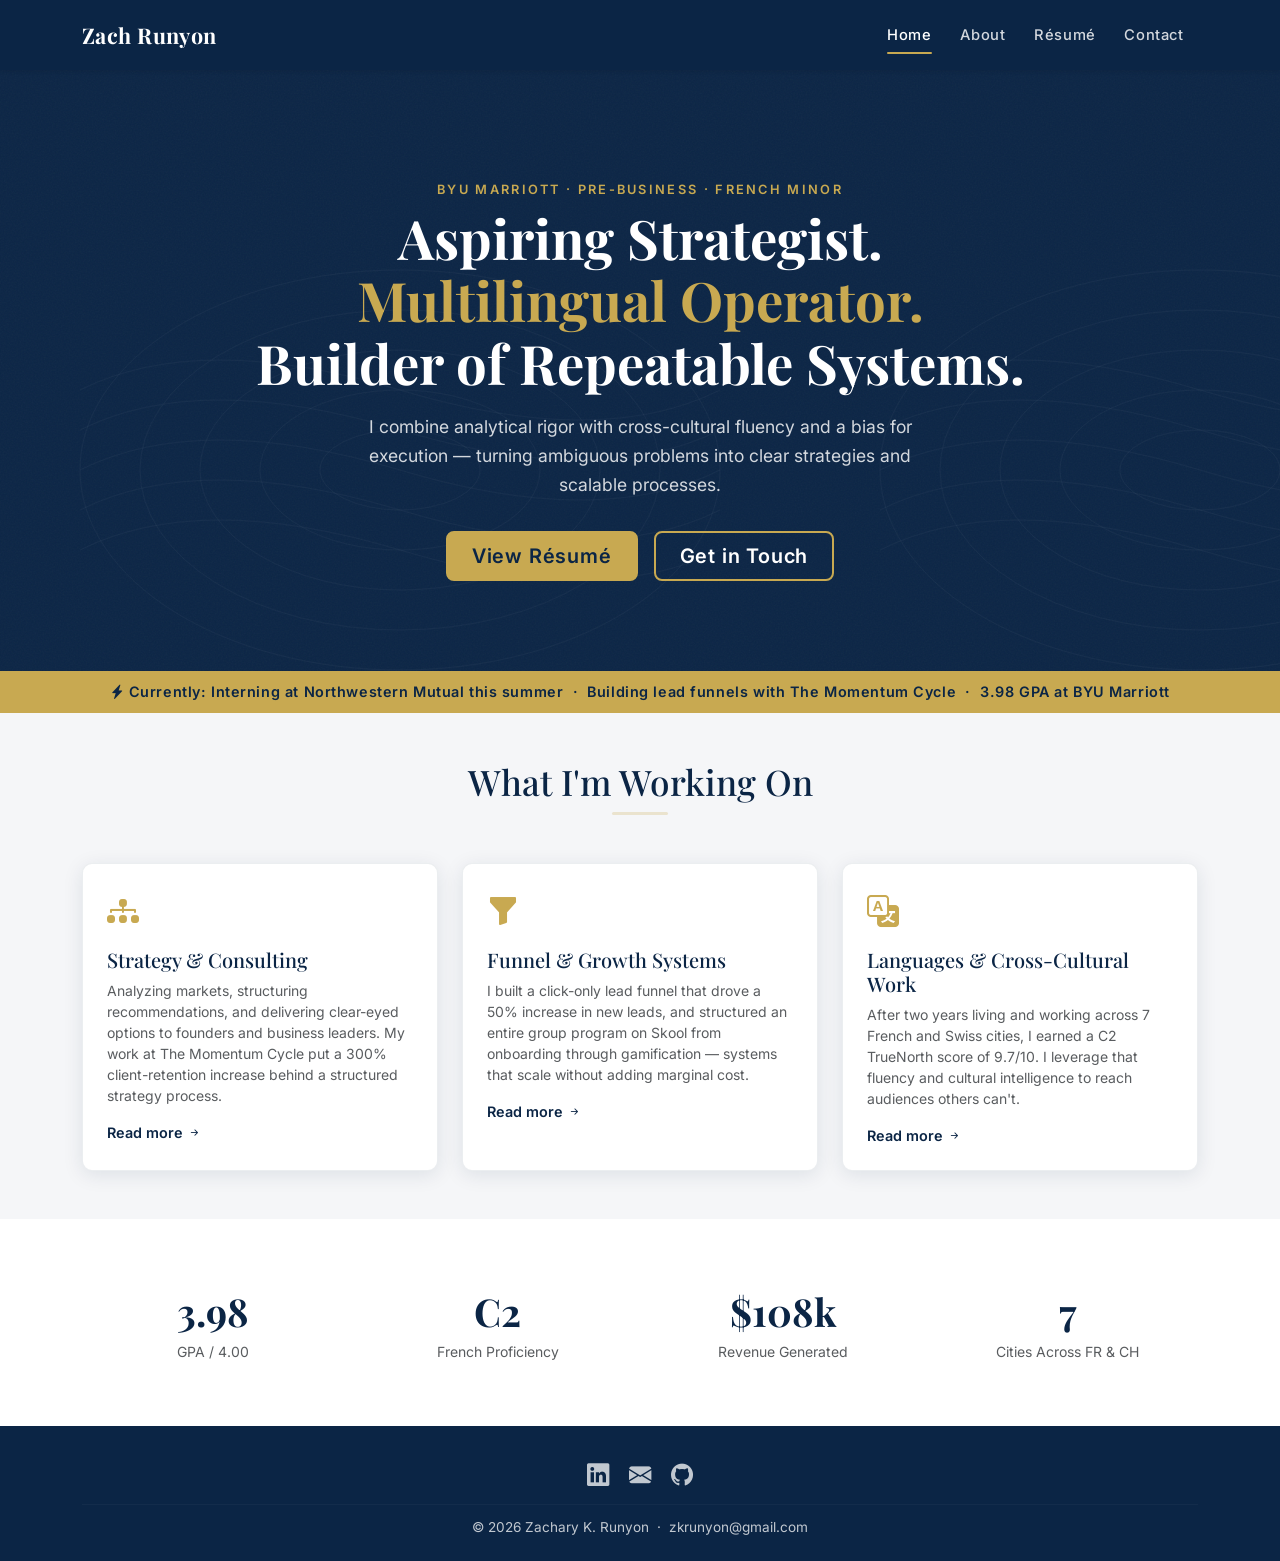
==== index.html @ 5d21259c "Add files via upload" ====
<!DOCTYPE html>
<html lang="en">
<head>
  <meta charset="UTF-8" />
  <meta name="viewport" content="width=device-width, initial-scale=1.0" />
  <title>Zach Runyon — Aspiring Strategist & Builder</title>
  <meta name="description" content="Zachary K. Runyon — BYU Marriott School of Business student, bilingual strategist, and builder of repeatable systems. Consulting, growth, and French fluency." />

  <!-- Bootstrap 5.3 -->
  <link rel="stylesheet" href="https://cdn.jsdelivr.net/npm/bootstrap@5.3.3/dist/css/bootstrap.min.css" />
  <!-- Bootstrap Icons -->
  <link rel="stylesheet" href="https://cdn.jsdelivr.net/npm/bootstrap-icons@1.11.3/font/bootstrap-icons.min.css" />
  <!-- Pro stylesheet -->
  <link rel="stylesheet" href="assets/css/pro.css" />
</head>
<body>

  <!-- ============ NAVBAR ============ -->
  <nav class="navbar navbar-expand-lg sticky-top shadow-sm">
    <div class="container">
      <a class="navbar-brand" href="index.html">Zach Runyon</a>
      <button class="navbar-toggler" type="button" data-bs-toggle="collapse" data-bs-target="#mainNav" aria-controls="mainNav" aria-expanded="false" aria-label="Toggle navigation">
        <span class="navbar-toggler-icon"></span>
      </button>
      <div class="collapse navbar-collapse" id="mainNav">
        <ul class="navbar-nav ms-auto">
          <li class="nav-item"><a class="nav-link active" href="index.html">Home</a></li>
          <li class="nav-item"><a class="nav-link" href="about.html">About</a></li>
          <li class="nav-item"><a class="nav-link" href="resume.html">Résumé</a></li>
          <li class="nav-item"><a class="nav-link" href="contact.html">Contact</a></li>
        </ul>
      </div>
    </div>
  </nav>

  <main>

    <!-- ============ HERO ============ -->
    <header class="hero">
      <div class="container">
        <div class="row justify-content-center">
          <div class="col-lg-9 text-center">
            <p class="text-uppercase mb-2" style="color: var(--gold); font-size:0.8rem; letter-spacing:0.18em; font-weight:600;">BYU Marriott · Pre-Business · French Minor</p>
            <h1 class="hero-headline">
              Aspiring Strategist.<br>
              <span class="gold-text">Multilingual Operator.</span><br>
              Builder of Repeatable Systems.
            </h1>
            <p class="hero-sub mx-auto">I combine analytical rigor with cross-cultural fluency and a bias for execution — turning ambiguous problems into clear strategies and scalable processes.</p>
            <div class="d-flex flex-wrap gap-3 justify-content-center">
              <a href="resume.html" class="btn btn-gold btn-lg px-4">View Résumé</a>
              <a href="contact.html" class="btn btn-outline-gold btn-lg px-4">Get in Touch</a>
            </div>
          </div>
        </div>
      </div>
    </header>

    <!-- ============ CURRENTLY STRIP ============ -->
    <div class="currently-strip">
      <div class="container">
        <span><i class="bi bi-lightning-charge-fill me-1"></i>Currently:</span>
        Interning at Northwestern Mutual this summer &nbsp;·&nbsp; Building lead funnels with The Momentum Cycle &nbsp;·&nbsp; 3.98 GPA at BYU Marriott
      </div>
    </div>

    <!-- ============ WHAT I'M WORKING ON ============ -->
    <section class="py-5" style="background-color: var(--offwhite);">
      <div class="container">
        <div class="text-center mb-5">
          <h2 class="section-heading">What I'm Working On</h2>
          <hr class="section-heading-rule mx-auto" />
        </div>
        <div class="row g-4">

          <!-- Card 1 -->
          <div class="col-md-4">
            <div class="card pro-card p-4">
              <div class="card-icon"><i class="bi bi-diagram-3-fill"></i></div>
              <h3 class="h5 fw-700 mb-2" style="font-family:'Playfair Display',serif; color:var(--navy);">Strategy &amp; Consulting</h3>
              <p class="text-muted small mb-3">Analyzing markets, structuring recommendations, and delivering clear-eyed options to founders and business leaders. My work at The Momentum Cycle put a 300% client-retention increase behind a structured strategy process.</p>
              <a href="about.html#strategy" class="card-read-more">Read more <i class="bi bi-arrow-right-short"></i></a>
            </div>
          </div>

          <!-- Card 2 -->
          <div class="col-md-4">
            <div class="card pro-card p-4">
              <div class="card-icon"><i class="bi bi-funnel-fill"></i></div>
              <h3 class="h5 fw-700 mb-2" style="font-family:'Playfair Display',serif; color:var(--navy);">Funnel &amp; Growth Systems</h3>
              <p class="text-muted small mb-3">I built a click-only lead funnel that drove a 50% increase in new leads, and structured an entire group program on Skool from onboarding through gamification — systems that scale without adding marginal cost.</p>
              <a href="about.html#growth" class="card-read-more">Read more <i class="bi bi-arrow-right-short"></i></a>
            </div>
          </div>

          <!-- Card 3 -->
          <div class="col-md-4">
            <div class="card pro-card p-4">
              <div class="card-icon"><i class="bi bi-translate"></i></div>
              <h3 class="h5 fw-700 mb-2" style="font-family:'Playfair Display',serif; color:var(--navy);">Languages &amp; Cross-Cultural Work</h3>
              <p class="text-muted small mb-3">After two years living and working across 7 French and Swiss cities, I earned a C2 TrueNorth score of 9.7/10. I leverage that fluency and cultural intelligence to reach audiences others can't.</p>
              <a href="about.html#languages" class="card-read-more">Read more <i class="bi bi-arrow-right-short"></i></a>
            </div>
          </div>

        </div>
      </div>
    </section>

    <!-- ============ QUICK STATS ============ -->
    <section class="py-5">
      <div class="container">
        <div class="row g-4 text-center">
          <div class="col-6 col-md-3">
            <div class="p-3">
              <div style="font-family:'Playfair Display',serif; font-size:2.4rem; font-weight:700; color:var(--navy);">3.98</div>
              <div class="text-muted small fw-500">GPA / 4.00</div>
            </div>
          </div>
          <div class="col-6 col-md-3">
            <div class="p-3">
              <div style="font-family:'Playfair Display',serif; font-size:2.4rem; font-weight:700; color:var(--navy);">C2</div>
              <div class="text-muted small fw-500">French Proficiency</div>
            </div>
          </div>
          <div class="col-6 col-md-3">
            <div class="p-3">
              <div style="font-family:'Playfair Display',serif; font-size:2.4rem; font-weight:700; color:var(--navy);">$108k</div>
              <div class="text-muted small fw-500">Revenue Generated</div>
            </div>
          </div>
          <div class="col-6 col-md-3">
            <div class="p-3">
              <div style="font-family:'Playfair Display',serif; font-size:2.4rem; font-weight:700; color:var(--navy);">7</div>
              <div class="text-muted small fw-500">Cities Across FR &amp; CH</div>
            </div>
          </div>
        </div>
      </div>
    </section>

  </main>

  <!-- ============ FOOTER ============ -->
  <footer class="site-footer">
    <div class="container text-center">
      <div class="footer-icons mb-2">
        <a href="https://www.linkedin.com/in/zach-runyon" target="_blank" rel="noopener" aria-label="LinkedIn"><i class="bi bi-linkedin"></i></a>
        <a href="mailto:zkrunyon@gmail.com" aria-label="Email"><i class="bi bi-envelope-fill"></i></a>
        <a href="https://github.com/zkrunyon-ui" target="_blank" rel="noopener" aria-label="GitHub"><i class="bi bi-github"></i></a>
      </div>
      <hr class="footer-divider" />
      <div>&copy; <span class="js-year">2026</span> Zachary K. Runyon &nbsp;·&nbsp; <a href="mailto:zkrunyon@gmail.com">zkrunyon@gmail.com</a></div>
    </div>
  </footer>

  <!-- Bootstrap JS -->
  <script src="https://cdn.jsdelivr.net/npm/bootstrap@5.3.3/dist/js/bootstrap.bundle.min.js"></script>
  <script src="assets/js/pro.js"></script>
</body>
</html>
---- assets/css/pro.css ----
/* ============================================================
   pro.css — Bootstrap overrides for zkrunyon-ui.github.io
   Palette: navy #0B2545 · deep teal #13315C · gold #C8A951
            white · off-white #F5F6F8 · dark #1A1A1A
   ============================================================ */

/* ---- Google Fonts ----------------------------------------- */
@import url('https://fonts.googleapis.com/css2?family=Playfair+Display:wght@400;600;700&family=Inter:wght@300;400;500;600&display=swap');

/* ---- CSS Variables ---------------------------------------- */
:root {
  --navy:      #0B2545;
  --teal:      #13315C;
  --gold:      #C8A951;
  --gold-dark: #a8892e;
  --offwhite:  #F5F6F8;
  --dark:      #1A1A1A;
  --muted:     #6c757d;
  --card-shadow: 0 4px 20px rgba(11,37,69,0.10);
}

/* ---- Base ------------------------------------------------- */
body {
  font-family: 'Inter', system-ui, sans-serif;
  color: var(--dark);
  background-color: #fff;
}

h1, h2, h3, .serif {
  font-family: 'Playfair Display', Georgia, serif;
}

a {
  color: var(--navy);
  text-decoration: none;
}

a:hover {
  color: var(--gold-dark);
}

/* ---- Navbar ----------------------------------------------- */
.navbar-brand {
  font-family: 'Playfair Display', Georgia, serif;
  font-size: 1.35rem;
  font-weight: 700;
  color: #fff !important;
  letter-spacing: 0.02em;
}

.navbar {
  background-color: var(--navy) !important;
  padding: 0.85rem 0;
}

.navbar-nav .nav-link {
  color: rgba(255,255,255,0.82) !important;
  font-size: 0.92rem;
  font-weight: 500;
  letter-spacing: 0.04em;
  padding: 0.4rem 0.9rem !important;
  position: relative;
  transition: color 0.2s;
}

.navbar-nav .nav-link:hover,
.navbar-nav .nav-link.active {
  color: #fff !important;
}

.navbar-nav .nav-link.active::after {
  content: '';
  position: absolute;
  bottom: -2px;
  left: 0.9rem;
  right: 0.9rem;
  height: 2px;
  background: var(--gold);
  border-radius: 2px;
}

.navbar-toggler {
  border-color: rgba(255,255,255,0.4);
}

.navbar-toggler-icon {
  background-image: url("data:image/svg+xml,%3csvg xmlns='http://www.w3.org/2000/svg' viewBox='0 0 30 30'%3e%3cpath stroke='rgba%28255,255,255,0.85%29' stroke-linecap='round' stroke-miterlimit='10' stroke-width='2' d='M4 7h22M4 15h22M4 23h22'/%3e%3c/svg%3e");
}

/* ---- Footer ----------------------------------------------- */
.site-footer {
  background-color: var(--navy);
  color: rgba(255,255,255,0.75);
  padding: 2rem 0 1.5rem;
  font-size: 0.85rem;
}

.site-footer a {
  color: rgba(255,255,255,0.75);
  transition: color 0.2s;
}

.site-footer a:hover {
  color: var(--gold);
}

.site-footer .footer-icons a {
  font-size: 1.4rem;
  margin: 0 0.5rem;
}

.site-footer .footer-divider {
  border-color: rgba(255,255,255,0.12);
  margin: 0.75rem 0;
}

/* ---- Buttons ---------------------------------------------- */
.btn-gold {
  background-color: var(--gold);
  color: var(--navy);
  border: 2px solid var(--gold);
  font-weight: 600;
  letter-spacing: 0.04em;
  transition: background 0.2s, color 0.2s, transform 0.15s;
}

.btn-gold:hover {
  background-color: var(--gold-dark);
  border-color: var(--gold-dark);
  color: #fff;
  transform: translateY(-1px);
}

.btn-outline-gold {
  background-color: transparent;
  color: #fff;
  border: 2px solid var(--gold);
  font-weight: 600;
  letter-spacing: 0.04em;
  transition: background 0.2s, color 0.2s, transform 0.15s;
}

.btn-outline-gold:hover {
  background-color: var(--gold);
  color: var(--navy);
  transform: translateY(-1px);
}

/* ---- Hero ------------------------------------------------- */
.hero {
  background-color: var(--navy);
  background-image: url("data:image/svg+xml,%3Csvg xmlns='http://www.w3.org/2000/svg' width='600' height='600'%3E%3Cfilter id='n'%3E%3CfeTurbulence type='fractalNoise' baseFrequency='0.65' numOctaves='3' stitchTiles='stitch'/%3E%3C/filter%3E%3Crect width='600' height='600' filter='url(%23n)' opacity='0.04'/%3E%3C/svg%3E"),
    url("data:image/svg+xml,%3Csvg xmlns='http://www.w3.org/2000/svg' width='800' height='800' viewBox='0 0 800 800'%3E%3Cg fill='none' stroke='%23ffffff' stroke-width='0.6' stroke-opacity='0.06'%3E%3Cellipse cx='400' cy='400' rx='320' ry='200'/%3E%3Cellipse cx='400' cy='400' rx='260' ry='160'/%3E%3Cellipse cx='400' cy='400' rx='200' ry='120'/%3E%3Cellipse cx='400' cy='400' rx='140' ry='80'/%3E%3Cellipse cx='400' cy='400' rx='80' ry='40'/%3E%3Cpath d='M80 400 Q200 340 400 400 Q600 460 720 400'/%3E%3Cpath d='M80 440 Q200 380 400 440 Q600 500 720 440'/%3E%3Cpath d='M80 360 Q200 300 400 360 Q600 420 720 360'/%3E%3Cpath d='M80 480 Q200 420 400 480 Q600 540 720 480'/%3E%3Cpath d='M80 320 Q200 260 400 320 Q600 380 720 320'/%3E%3C/g%3E%3C/svg%3E");
  background-blend-mode: normal;
  color: #fff;
  padding: 110px 0 90px;
  position: relative;
}

.hero-headline {
  font-family: 'Playfair Display', Georgia, serif;
  font-size: clamp(2rem, 5vw, 3.4rem);
  font-weight: 700;
  line-height: 1.15;
  color: #fff;
  margin-bottom: 1.1rem;
}

.hero-headline .gold-text {
  color: var(--gold);
}

.hero-sub {
  font-size: 1.1rem;
  color: rgba(255,255,255,0.82);
  max-width: 560px;
  line-height: 1.65;
  margin-bottom: 2rem;
}

/* ---- Currently strip -------------------------------------- */
.currently-strip {
  background-color: var(--gold);
  color: var(--navy);
  padding: 0.65rem 0;
  font-size: 0.9rem;
  font-weight: 600;
  letter-spacing: 0.04em;
  text-align: center;
}

/* ---- Cards ----------------------------------------------- */
.pro-card {
  border: 1px solid rgba(11,37,69,0.08);
  border-radius: 10px;
  box-shadow: var(--card-shadow);
  transition: transform 0.2s, box-shadow 0.2s;
  height: 100%;
}

.pro-card:hover {
  transform: translateY(-4px);
  box-shadow: 0 8px 30px rgba(11,37,69,0.15);
}

.pro-card .card-icon {
  font-size: 2rem;
  color: var(--gold);
  margin-bottom: 0.75rem;
}

.pro-card .card-read-more {
  color: var(--navy);
  font-weight: 600;
  font-size: 0.9rem;
  transition: color 0.2s;
}

.pro-card .card-read-more:hover {
  color: var(--gold-dark);
}

/* ---- Section headings ------------------------------------- */
.section-heading {
  font-family: 'Playfair Display', Georgia, serif;
  font-size: clamp(1.6rem, 3vw, 2.2rem);
  color: var(--navy);
  margin-bottom: 0.5rem;
}

.section-heading-rule {
  width: 56px;
  height: 3px;
  background: var(--gold);
  border: none;
  border-radius: 2px;
  margin: 0.5rem 0 2rem 0;
}

/* ---- About page ------------------------------------------ */
.portrait-wrap {
  border-radius: 12px;
  overflow: hidden;
  box-shadow: 0 6px 30px rgba(11,37,69,0.18);
}

.portrait-wrap img {
  width: 100%;
  height: auto;
  display: block;
}

/* ---- Resume page ----------------------------------------- */
.resume-header-name {
  font-family: 'Playfair Display', Georgia, serif;
  font-size: 2.4rem;
  color: var(--navy);
  font-weight: 700;
}

.resume-contact-line {
  color: var(--muted);
  font-size: 0.9rem;
}

.resume-contact-line a {
  color: var(--muted);
}

.resume-contact-line a:hover {
  color: var(--navy);
}

.resume-section-title {
  font-family: 'Playfair Display', Georgia, serif;
  font-size: 1.2rem;
  color: var(--navy);
  text-transform: uppercase;
  letter-spacing: 0.12em;
  font-weight: 600;
  border-bottom: 2px solid var(--gold);
  padding-bottom: 0.3rem;
  margin-bottom: 1.1rem;
  margin-top: 2rem;
}

.resume-role {
  margin-bottom: 1.5rem;
}

.resume-role-company {
  font-weight: 700;
  color: var(--dark);
  font-size: 1rem;
}

.resume-role-title {
  color: var(--navy);
  font-size: 0.95rem;
  font-weight: 600;
}

.resume-role-meta {
  font-size: 0.85rem;
  color: var(--muted);
}

.resume-role ul {
  margin-top: 0.5rem;
  padding-left: 1.25rem;
  font-size: 0.93rem;
  line-height: 1.7;
}

.resume-role ul li {
  margin-bottom: 0.25rem;
}

.btn-print {
  background-color: var(--navy);
  color: #fff;
  border: none;
  padding: 0.55rem 1.4rem;
  border-radius: 6px;
  font-size: 0.9rem;
  font-weight: 600;
  cursor: pointer;
  transition: background 0.2s;
  display: inline-flex;
  align-items: center;
  gap: 0.4rem;
}

.btn-print:hover {
  background-color: var(--teal);
}

/* ---- Contact page ---------------------------------------- */
.contact-card {
  background: var(--offwhite);
  border-radius: 12px;
  padding: 1.75rem 2rem;
  text-align: center;
  box-shadow: var(--card-shadow);
  transition: transform 0.2s;
}

.contact-card:hover {
  transform: translateY(-3px);
}

.contact-card .contact-icon {
  font-size: 2rem;
  color: var(--gold);
  margin-bottom: 0.5rem;
}

.contact-card h5 {
  font-weight: 600;
  color: var(--navy);
  margin-bottom: 0.25rem;
}

.contact-card a {
  color: var(--dark);
  font-size: 0.95rem;
}

.contact-card a:hover {
  color: var(--gold-dark);
}

.contact-form-card {
  background: #fff;
  border: 1px solid rgba(11,37,69,0.1);
  border-radius: 12px;
  padding: 2rem;
  box-shadow: var(--card-shadow);
}

.form-label {
  font-weight: 500;
  color: var(--navy);
  font-size: 0.9rem;
}

.form-control:focus {
  border-color: var(--gold);
  box-shadow: 0 0 0 0.2rem rgba(200,169,81,0.2);
}

.form-note {
  font-size: 0.8rem;
  color: var(--muted);
  margin-top: 0.5rem;
}

/* ---- Map -------------------------------------------------- */
.map-container {
  border-radius: 12px;
  overflow: hidden;
  box-shadow: var(--card-shadow);
}

/* ---- Print styles ----------------------------------------- */
@media print {
  .navbar, .site-footer, .btn-print, .no-print {
    display: none !important;
  }

  body {
    font-size: 11pt;
    color: #000;
  }

  .resume-header-name {
    font-size: 22pt;
    color: #000;
  }

  .resume-section-title {
    color: #000;
    border-bottom-color: #000;
  }

  .resume-role-title {
    color: #000;
  }

  a {
    color: #000;
    text-decoration: none;
  }

  .container {
    max-width: 100% !important;
    padding: 0 !important;
  }
}
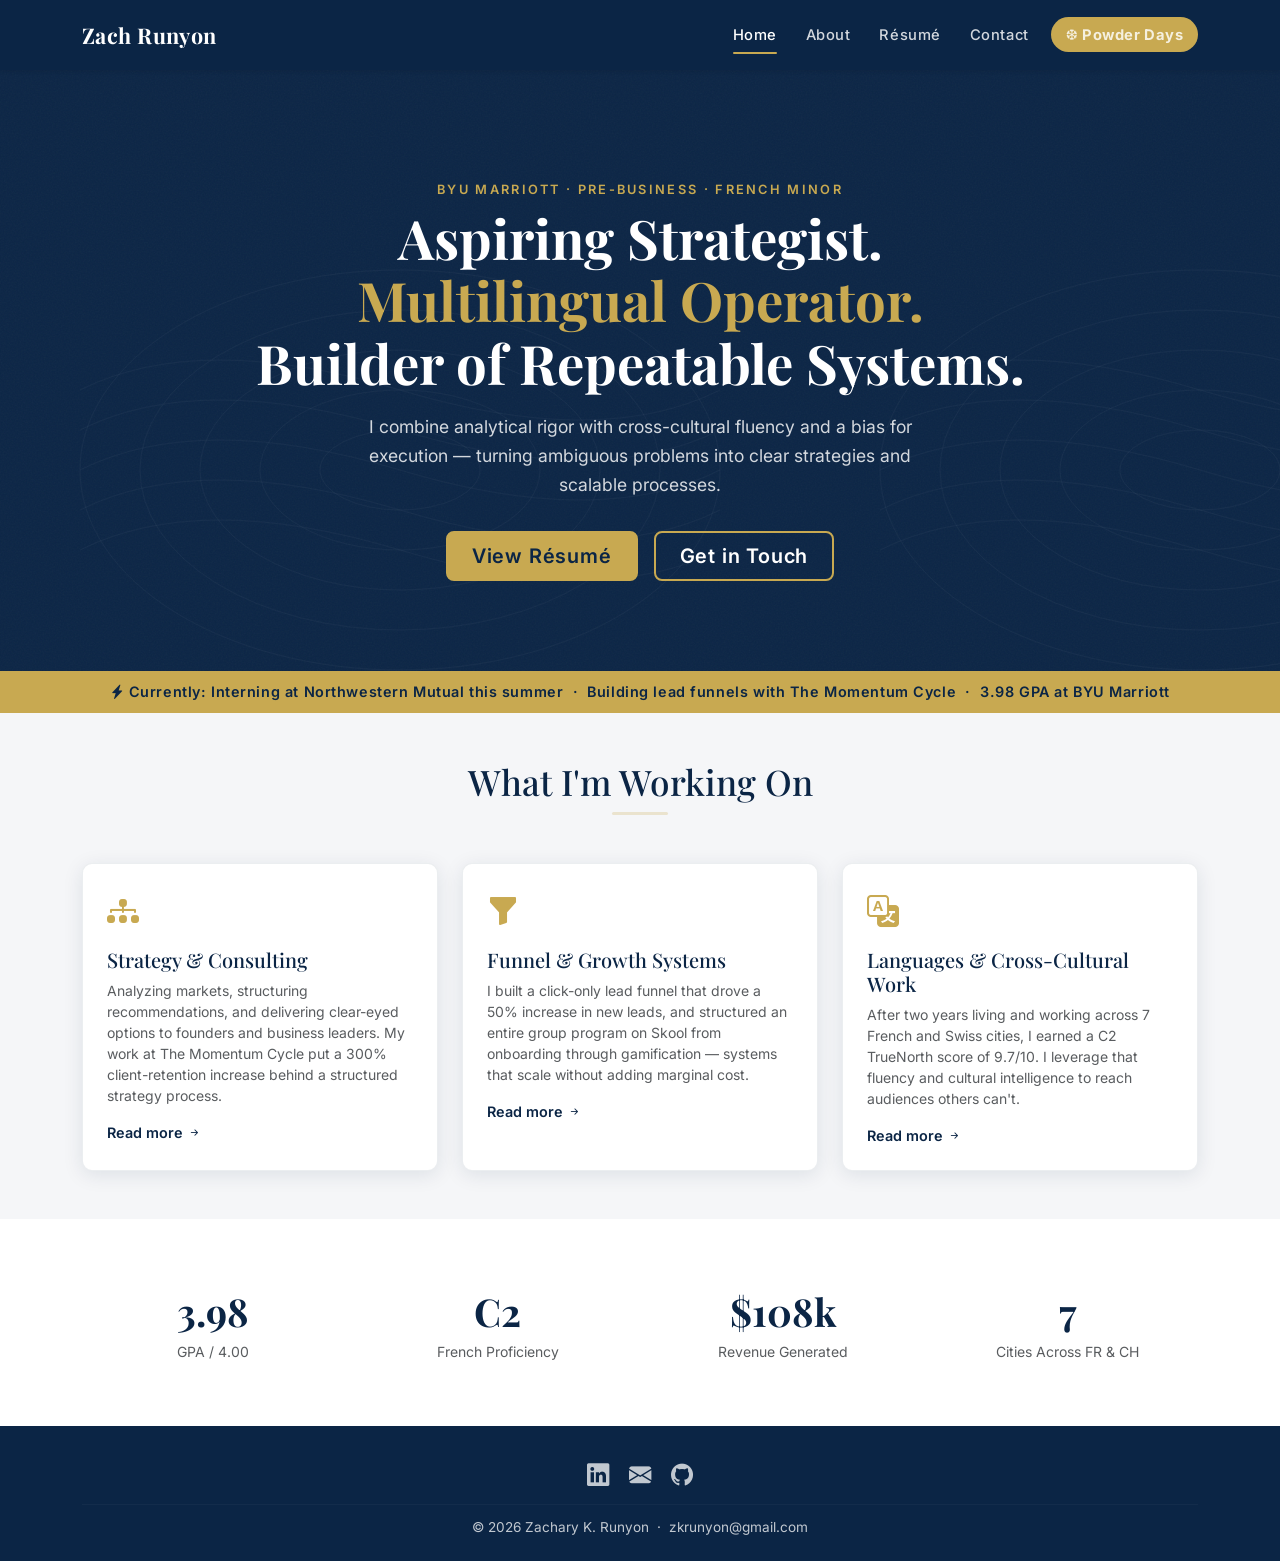
==== commit 32f08e37: "Add files via upload" ====
--- a/index.html
+++ b/index.html
@@ -28,6 +28,7 @@
           <li class="nav-item"><a class="nav-link" href="about.html">About</a></li>
           <li class="nav-item"><a class="nav-link" href="resume.html">Résumé</a></li>
           <li class="nav-item"><a class="nav-link" href="contact.html">Contact</a></li>
+          <li class="nav-item ms-lg-2"><a class="nav-link btn btn-sm px-3 py-1" href="scratch/scratch.html" style="background:var(--gold);color:var(--navy);font-weight:700;border-radius:20px;">&#10054; Powder Days</a></li>
         </ul>
       </div>
     </div>
